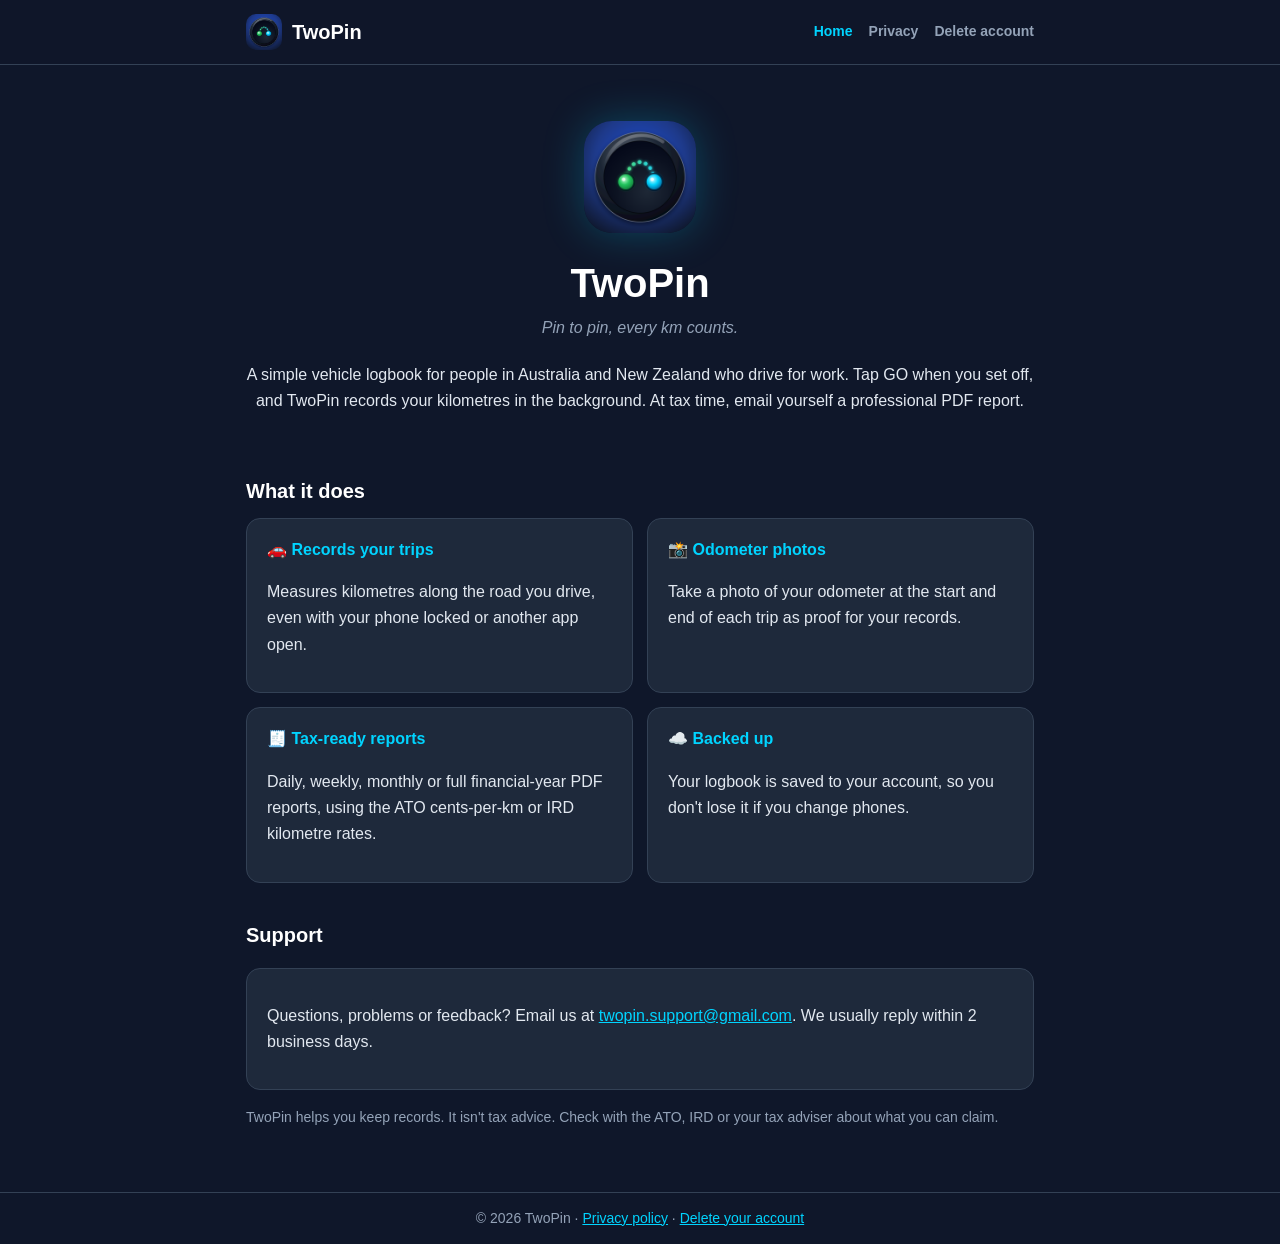
==== index.html @ f57da7ec "TwoPin website" ====
<!doctype html>
<html lang="en-AU">
<head>
  <meta charset="utf-8">
  <meta name="viewport" content="width=device-width, initial-scale=1">
  <title>TwoPin – Vehicle logbook for Australia and New Zealand</title>
  <meta name="description" content="TwoPin records your work trips automatically and builds a tax-ready vehicle logbook for the ATO and IRD.">
  <link rel="icon" href="favicon.ico">
  <link rel="stylesheet" href="styles.css">
</head>
<body>
  <header>
    <div class="bar">
      <a class="brand" href="index.html"><img src="logo.png" alt="">TwoPin</a>
      <nav>
        <a href="index.html" aria-current="page">Home</a>
        <a href="privacy.html">Privacy</a>
        <a href="delete-account.html">Delete account</a>
      </nav>
    </div>
  </header>

  <main>
    <section class="hero">
      <img src="logo.png" alt="TwoPin app icon">
      <h1>TwoPin</h1>
      <p class="tagline">Pin to pin, every km counts.</p>
      <p>A simple vehicle logbook for people in Australia and New Zealand who drive for work.
        Tap GO when you set off, and TwoPin records your kilometres in the background.
        At tax time, email yourself a professional PDF report.</p>
    </section>

    <h2>What it does</h2>
    <div class="grid">
      <div class="card">
        <h3>🚗 Records your trips</h3>
        <p>Measures kilometres along the road you drive, even with your phone locked or another app open.</p>
      </div>
      <div class="card">
        <h3>📸 Odometer photos</h3>
        <p>Take a photo of your odometer at the start and end of each trip as proof for your records.</p>
      </div>
      <div class="card">
        <h3>🧾 Tax-ready reports</h3>
        <p>Daily, weekly, monthly or full financial-year PDF reports, using the ATO cents-per-km or IRD kilometre rates.</p>
      </div>
      <div class="card">
        <h3>☁️ Backed up</h3>
        <p>Your logbook is saved to your account, so you don't lose it if you change phones.</p>
      </div>
    </div>

    <h2>Support</h2>
    <div class="card">
      <p>Questions, problems or feedback? Email us at
        <a href="mailto:twopin.support@gmail.com">twopin.support@gmail.com</a>. We usually reply within 2 business days.</p>
    </div>

    <p style="color: var(--muted); font-size: 14px;">TwoPin helps you keep records. It isn't tax advice.
      Check with the ATO, IRD or your tax adviser about what you can claim.</p>
  </main>

  <footer>
    <div class="bar">
      <span>© 2026 TwoPin · <a href="privacy.html">Privacy policy</a> · <a href="delete-account.html">Delete your account</a></span>
    </div>
  </footer>
</body>
</html>
---- styles.css ----
:root {
  --bg: #0f172a;
  --card: #1e293b;
  --line: #334155;
  --text: #e2e8f0;
  --muted: #94a3b8;
  --cyan: #00d4ff;
  --green: #22c55e;
  --red: #f87171;
}
* { box-sizing: border-box; }
html { -webkit-text-size-adjust: 100%; }
body {
  margin: 0;
  background: var(--bg);
  color: var(--text);
  font-family: -apple-system, BlinkMacSystemFont, "Segoe UI", Roboto, Arial, sans-serif;
  font-size: 16px;
  line-height: 1.65;
}
a { color: var(--cyan); }
header {
  border-bottom: 1px solid var(--line);
  background: rgba(15, 23, 42, 0.95);
}
.bar {
  max-width: 820px;
  margin: 0 auto;
  padding: 14px 16px;
  display: flex;
  align-items: center;
  justify-content: space-between;
  gap: 12px;
  flex-wrap: wrap;
}
.brand {
  display: flex;
  align-items: center;
  gap: 10px;
  text-decoration: none;
  color: #fff;
  font-weight: 800;
  font-size: 20px;
}
.brand img { width: 36px; height: 36px; border-radius: 10px; }
nav { display: flex; gap: 16px; flex-wrap: wrap; font-size: 14px; }
nav a { color: var(--muted); text-decoration: none; font-weight: 600; }
nav a:hover, nav a[aria-current="page"] { color: var(--cyan); }
main { max-width: 820px; margin: 0 auto; padding: 32px 16px 48px; }
h1 { font-size: 30px; line-height: 1.2; margin: 0 0 8px; color: #fff; }
h2 { font-size: 20px; margin: 36px 0 10px; color: #fff; }
h3 { font-size: 16px; margin: 20px 0 6px; color: var(--cyan); }
.updated { color: var(--muted); font-size: 14px; margin: 0 0 24px; }
.card {
  background: var(--card);
  border: 1px solid var(--line);
  border-radius: 14px;
  padding: 18px 20px;
  margin: 16px 0;
}
.card.warn { border-color: #f59e0b; }
.card.danger { border-color: var(--red); }
ul, ol { padding-left: 22px; }
li { margin: 4px 0; }
table { width: 100%; border-collapse: collapse; font-size: 15px; }
th, td { text-align: left; padding: 10px 8px; border-bottom: 1px solid var(--line); vertical-align: top; }
th { color: var(--muted); font-weight: 600; font-size: 13px; text-transform: uppercase; letter-spacing: 0.04em; }
.table-wrap { overflow-x: auto; }
.hero { text-align: center; padding: 24px 0 8px; }
.hero img { width: 112px; height: 112px; border-radius: 28px; box-shadow: 0 0 40px rgba(0, 212, 255, 0.25); }
.hero h1 { font-size: 40px; margin-top: 18px; }
.tagline { color: var(--muted); font-style: italic; margin: 0 0 20px; }
.grid { display: grid; grid-template-columns: repeat(auto-fit, minmax(280px, 1fr)); gap: 14px; }
.grid .card { margin: 0; }
.grid h3 { margin-top: 0; }
.btn {
  display: inline-block;
  background: linear-gradient(135deg, var(--cyan), #0284c7);
  color: #fff;
  text-decoration: none;
  font-weight: 700;
  padding: 12px 20px;
  border-radius: 12px;
}
footer {
  border-top: 1px solid var(--line);
  color: var(--muted);
  font-size: 14px;
}
footer .bar { justify-content: center; text-align: center; }
code { background: #0b1222; padding: 2px 6px; border-radius: 6px; font-size: 14px; }
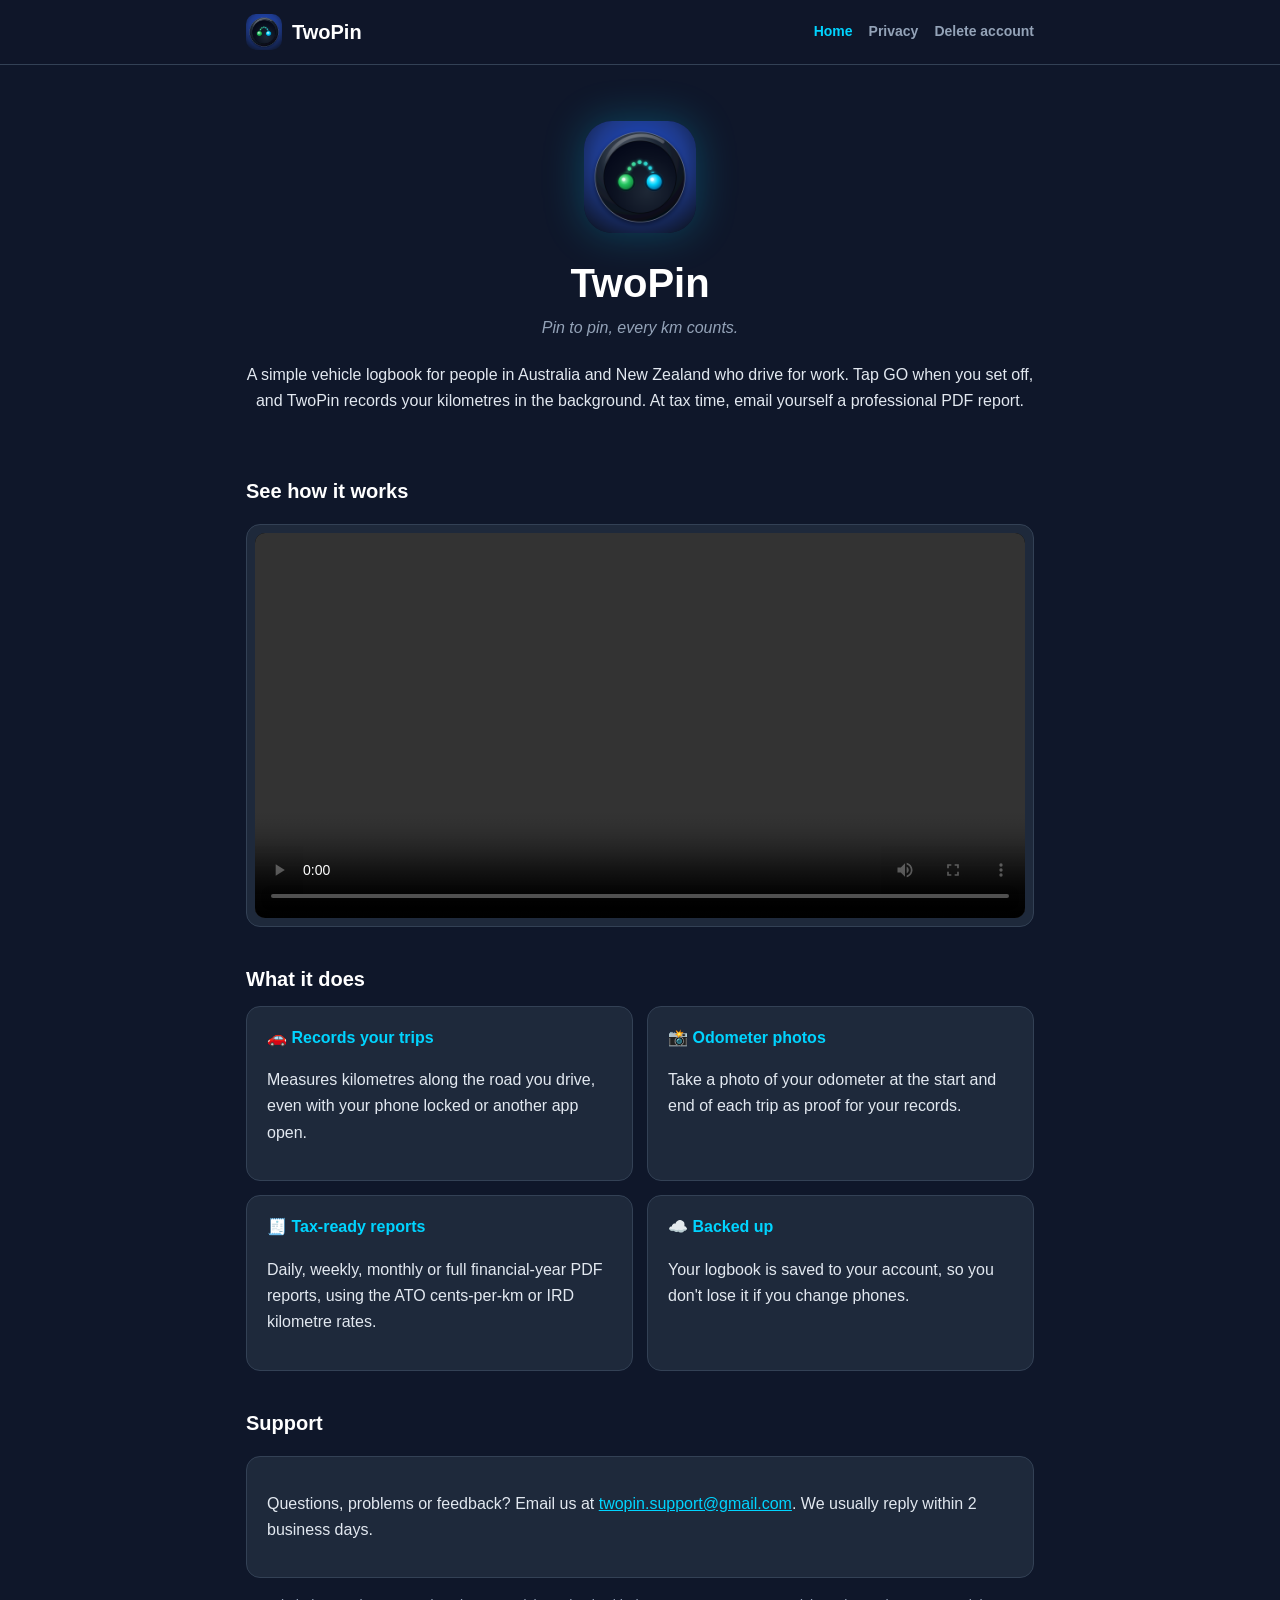
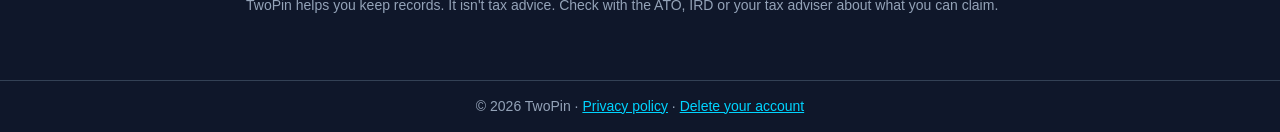
==== commit a5e6279e: "Add how-to video" ====
--- a/index.html
+++ b/index.html
@@ -29,6 +29,13 @@
         Tap GO when you set off, and TwoPin records your kilometres in the background.
         At tax time, email yourself a professional PDF report.</p>
     </section>
+
+    <h2>See how it works</h2>
+    <div class="card" style="padding: 8px;">
+      <video src="TwoPin-How-To-Use.mp4" controls playsinline preload="metadata"
+        style="width: 100%; display: block; border-radius: 10px; background: #000;"
+        aria-label="TwoPin how-to video: 7 steps to log a work trip"></video>
+    </div>
 
     <h2>What it does</h2>
     <div class="grid">
